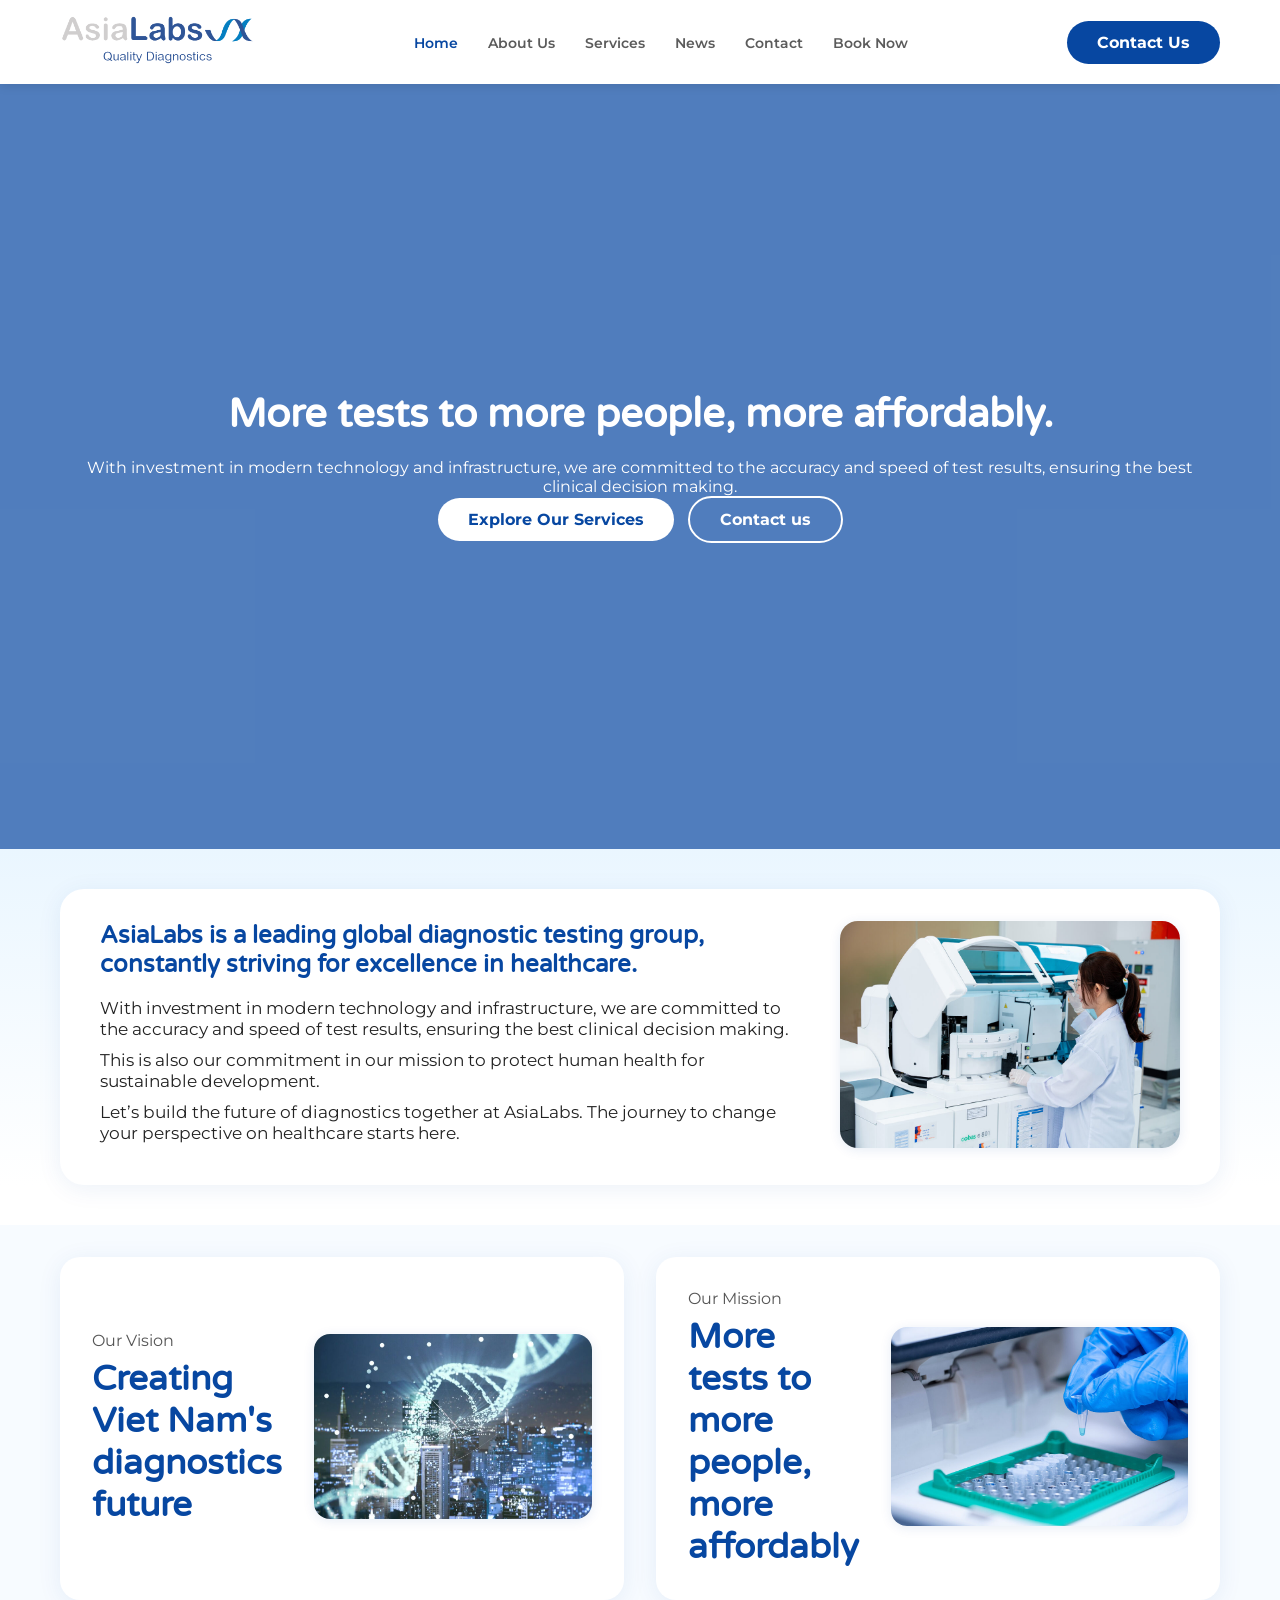
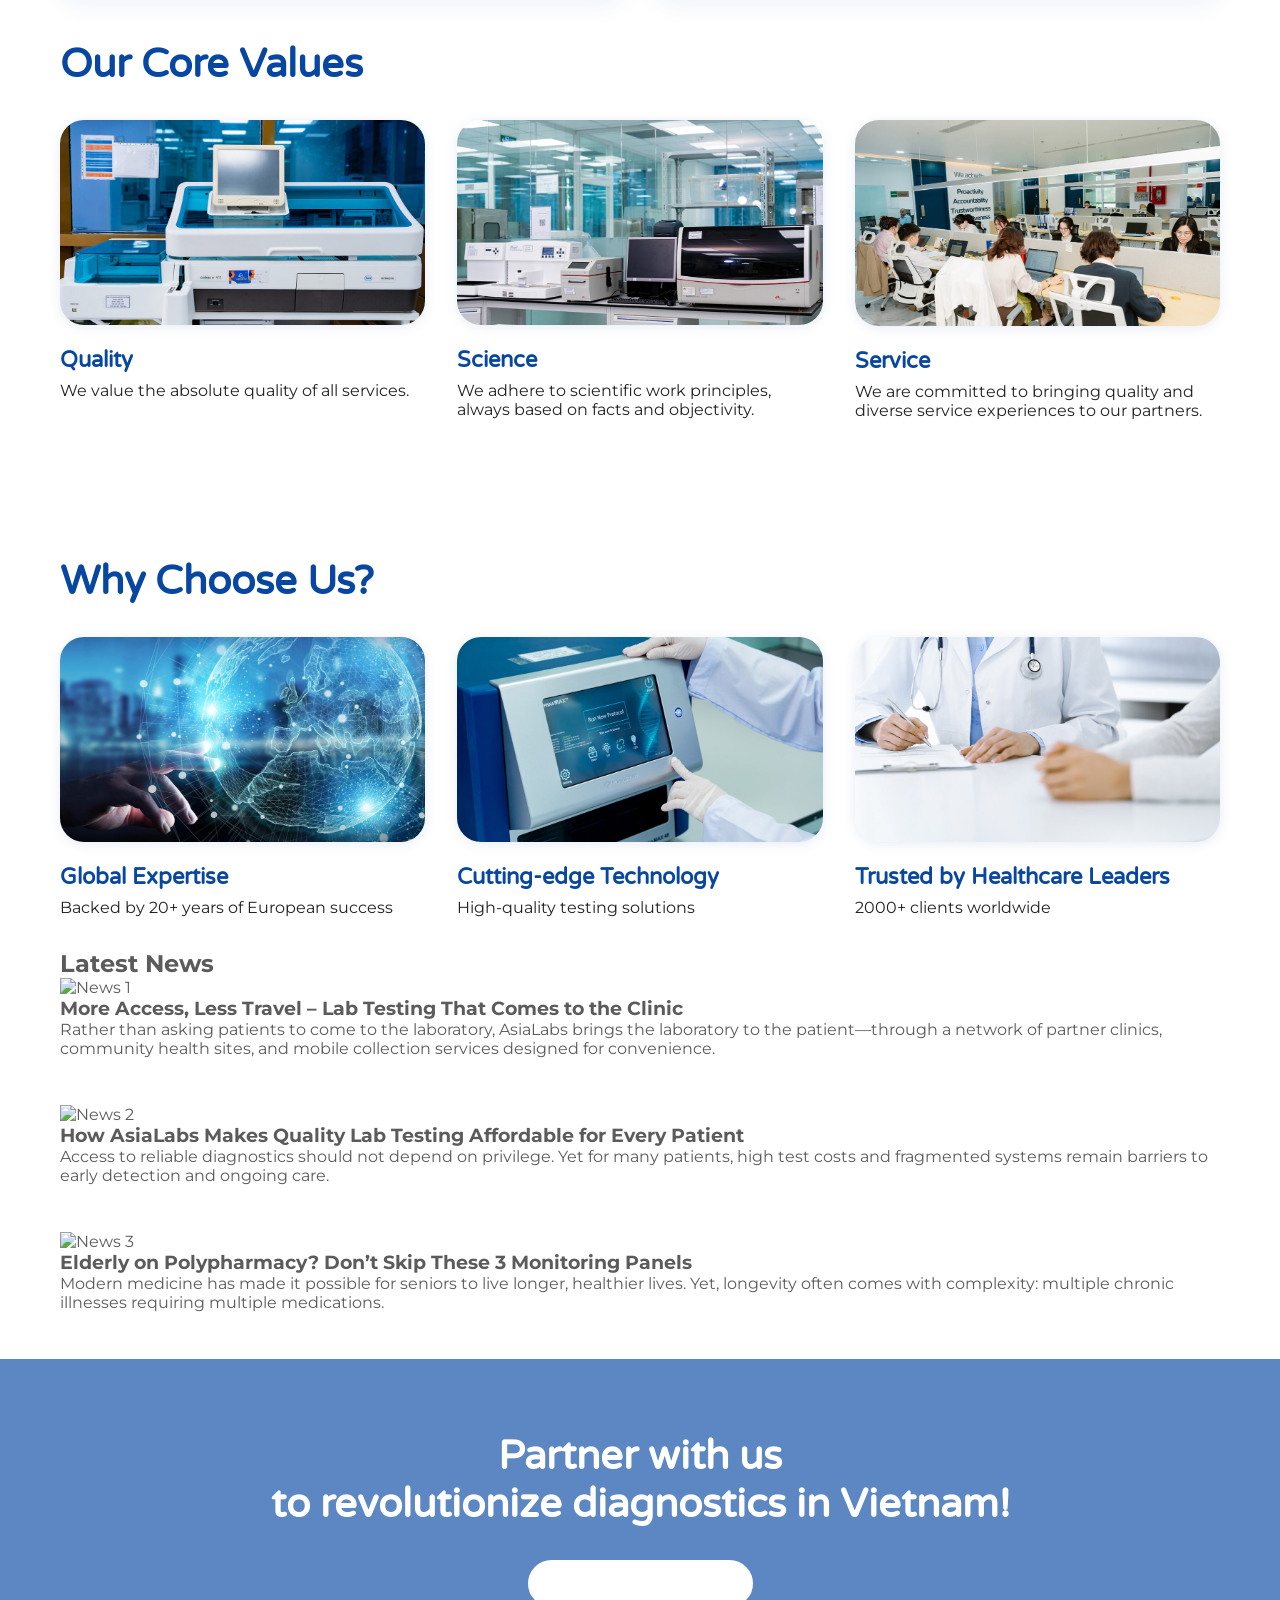
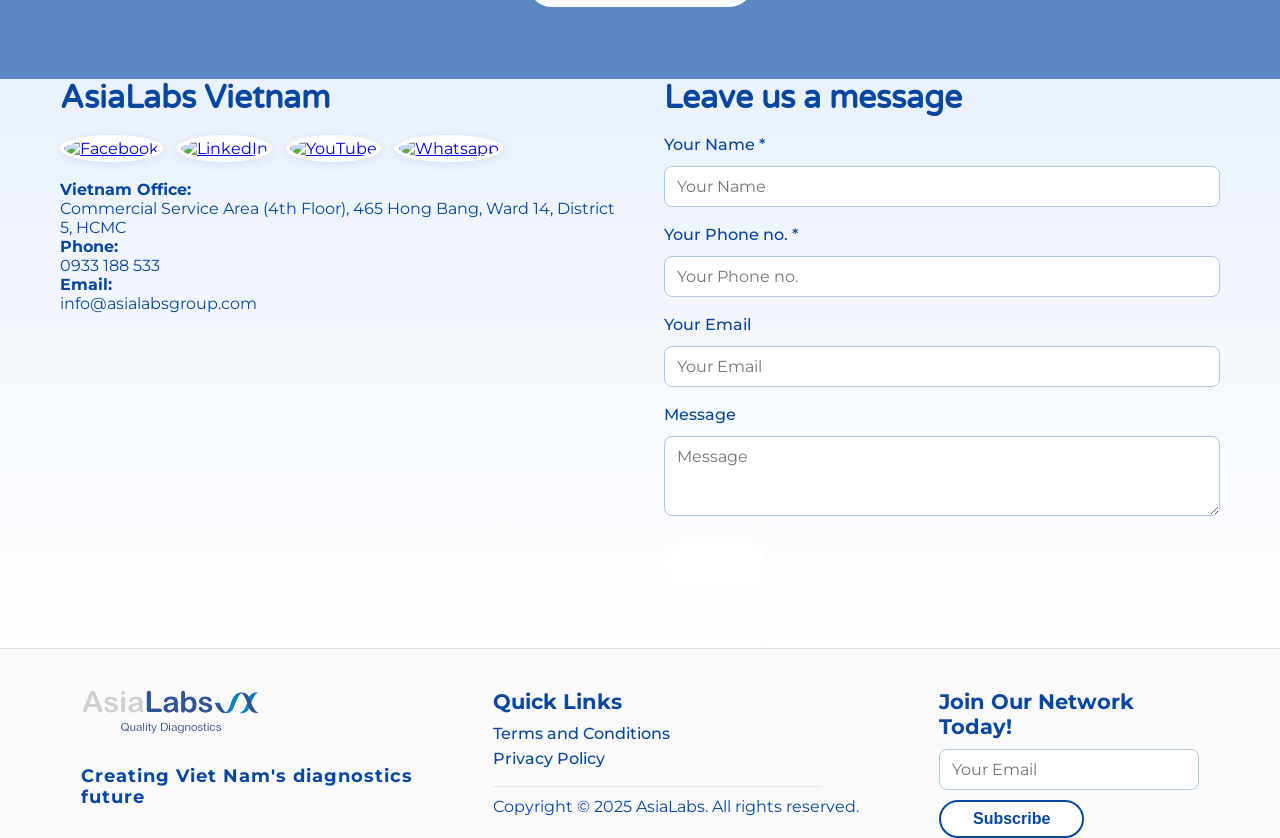
==== index.html @ f33d2652 "đổi tên trang chủ thành index" ====
<!DOCTYPE html>
<html lang="en">
<head>
    <meta charset="UTF-8">
    <meta name="viewport" content="width=device-width, initial-scale=1.0">
    <title>AsiaLabs Group - Homepage</title>
    <link href="https://fonts.googleapis.com/css2?family=Montserrat:wght@400;600;700&family=Varela+Round&display=swap" rel="stylesheet">
    <link rel="stylesheet" href="css/style.css">
</head>
<body>
    <!-- Header -->
    <header class="header">
        <div class="container header-flex">
            <div class="logo">
                <a href="#"><img src="images/logo.png" alt="AsiaLabs Logo"></a>
            </div>
            <nav class="nav">
                <ul>
                    <li><a href="#" class="active">Home</a></li>
                    <li><a href="#about">About Us</a></li>
                    <li><a href="#services">Services</a></li>
                    <li><a href="#news">News</a></li>
                    <li><a href="#contact">Contact</a></li>
                    <li><a href="package.html">Book Now</a></li>
                </ul>
            </nav>
            
            <div class="cta">
                <a href="#contact" class="btn btn-primary">Contact Us</a>
            </div>
        </div>
    </header>

    <!-- Hero Section -->
    <section class="hero">
        <div class="hero-overlay"></div>
        <div class="container hero-container">
            <div class="hero-text">
                <h1>More tests to more people, more affordably.</h1>
                <p>With investment in modern technology and infrastructure, we are committed to the accuracy and speed of test results, ensuring the best clinical decision making.</p>
                <div class="hero-btns">
                    <a href="#services" class="btn btn-white">Explore Our Services</a>
                    <a href="#contact" class="btn btn-outline">Contact us</a>
                </div>
            </div>
        </div>
    </section>

    <!-- About Section -->
    <section class="about-section" id="about">
        <div class="container">
            <div class="about-card card-flex">
                <div class="about-content">
                    <h2 class="about-title">AsiaLabs is a leading global diagnostic testing group, constantly striving for excellence in healthcare.</h2>
                    <p class="about-desc">With investment in modern technology and infrastructure, we are committed to the accuracy and speed of test results, ensuring the best clinical decision making.</p>
                    <p class="about-desc">This is also our commitment in our mission to protect human health for sustainable development.</p>
                    <p class="about-desc">Let’s build the future of diagnostics together at AsiaLabs. The journey to change your perspective on healthcare starts here.</p>
                </div>
                <div class="about-image">
                    <img src="images/image_home_1.jpg" alt="AsiaLabs About">
                </div>
            </div>
        </div>
    </section>

    <!-- Vision & Mission Section -->
    <section class="vision-mission-section">
        <div class="container vision-mission-grid">
            <div class="vision-card card">
                <div class="vision-content">
                    <span class="vision-label">Our Vision</span>
                    <h2 class="vision-title">Creating Viet Nam's diagnostics future</h2>
                </div>
                <div class="vision-image">
                    <img src="images/image_home_2.jpg" alt="Vision">
                </div>
            </div>
            <div class="mission-card card">
                <div class="mission-image">
                    <img src="images/image_home_3.jpg" alt="Mission">
                </div>
                <div class="mission-content">
                    <span class="mission-label">Our Mission</span>
                    <h2 class="mission-title">More tests to more people, more affordably</h2>
                </div>
            </div>
        </div>
    </section>

    <!-- Core Values Section -->
    <section class="core-values-section">
        <div class="container">
            <h2 class="section-title">Our Core Values</h2>
            <div class="core-values-grid">
                <div class="core-value-item">
                    <img src="images/image_home_4.jpg" alt="Quality">
                    <h3>Quality</h3>
                    <p>We value the absolute quality of all services.</p>
                </div>
                <div class="core-value-item">
                    <img src="images/image_home_5.jpg" alt="Science">
                    <h3>Science</h3>
                    <p>We adhere to scientific work principles, always based on facts and objectivity.</p>
                </div>
                <div class="core-value-item">
                    <img src="images/image_home_6.jpg" alt="Service">
                    <h3>Service</h3>
                    <p>We are committed to bringing quality and diverse service experiences to our partners.</p>
                </div>
            </div>
            <a href="#about" class="btn btn-outline core-values-btn">EXPLORE MORE ABOUT US</a>
        </div>
    </section>

    <!-- Why Choose Us Section -->
    <section class="why-choose-section">
        <div class="container">
            <h2 class="section-title">Why Choose Us?</h2>
            <div class="why-choose-grid">
                <div class="why-choose-item">
                    <img src="images/image_home_7.jpg" alt="Global Expertise">
                    <h3>Global Expertise</h3>
                    <p>Backed by 20+ years of European success</p>
                </div>
                <div class="why-choose-item">
                    <img src="images/image_home_8.jpg" alt="Cutting-edge Technology">
                    <h3>Cutting-edge Technology</h3>
                    <p>High-quality testing solutions</p>
                </div>
                <div class="why-choose-item">
                    <img src="images/image_home_9.jpg" alt="Trusted by Healthcare Leaders">
                    <h3>Trusted by Healthcare Leaders</h3>
                    <p>2000+ clients worldwide</p>
                </div>
            </div>
        </div>
    </section>

    <!-- News Section -->
    <section class="news" id="news">
        <div class="container">
            <h2>Latest News</h2>
            <div class="news-flex">
                <div class="news-item">
                    <img src="images/news1.jpg" alt="News 1">
                    <h3>More Access, Less Travel – Lab Testing That Comes to the Clinic</h3>
                    <p>Rather than asking patients to come to the laboratory, AsiaLabs brings the laboratory to the patient—through a network of partner clinics, community health sites, and mobile collection services designed for convenience.</p>
                    <a href="#" class="btn btn-outline">Read More</a>
                </div>
                <div class="news-item">
                    <img src="images/news2.jpg" alt="News 2">
                    <h3>How AsiaLabs Makes Quality Lab Testing Affordable for Every Patient</h3>
                    <p>Access to reliable diagnostics should not depend on privilege. Yet for many patients, high test costs and fragmented systems remain barriers to early detection and ongoing care.</p>
                    <a href="#" class="btn btn-outline">Read More</a>
                </div>
                <div class="news-item">
                    <img src="images/news3.jpg" alt="News 3">
                    <h3>Elderly on Polypharmacy? Don’t Skip These 3 Monitoring Panels</h3>
                    <p>Modern medicine has made it possible for seniors to live longer, healthier lives. Yet, longevity often comes with complexity: multiple chronic illnesses requiring multiple medications.</p>
                    <a href="#" class="btn btn-outline">Read More</a>
                </div>
            </div>
        </div>
    </section>

    <!-- Contact Section -->
    <!-- Contact Banner Section -->
    <section class="contact-banner-section">
        <div class="contact-banner-bg">
            <div class="container contact-banner-content">
                <h2>Partner with us<br>to revolutionize diagnostics in Vietnam!</h2>
                <a href="#contact-info" class="btn btn-outline contact-banner-btn">CONTACT US NOW</a>
            </div>
        </div>
    </section>

    <!-- Contact Info & Form Section -->
    <section class="contact-info-section" id="contact-info">
        <div class="container contact-info-grid">
            <div class="contact-info-block">
                <h2>AsiaLabs Vietnam</h2>
                <div class="contact-social">
                    <a href="#"><img src="images/facebook.png" alt="Facebook"></a>
                    <a href="#"><img src="images/linkedin.png" alt="LinkedIn"></a>
                    <a href="#"><img src="images/youtube.png" alt="YouTube"></a>
                    <a href="#"><img src="images/whatsapp.png" alt="Whatsapp"></a>
                </div>
                <div class="contact-details">
                    <div class="contact-detail-row">
                        <span class="contact-detail-label">Vietnam Office:</span><br>
                        <span>Commercial Service Area (4th Floor), 465 Hong Bang, Ward 14, District 5, HCMC</span>
                    </div>
                    <div class="contact-detail-row">
                        <span class="contact-detail-label">Phone:</span><br>
                        <span>0933 188 533</span>
                    </div>
                    <div class="contact-detail-row">
                        <span class="contact-detail-label">Email:</span><br>
                        <span>info@asialabsgroup.com</span>
                    </div>
                </div>
            </div>
            <div class="contact-form-block">
                <h2>Leave us a message</h2>
                <form>
                    <label>Your Name <span style="color:#0747A1">*</span></label>
                    <input type="text" placeholder="Your Name" required>
                    <label>Your Phone no. <span style="color:#0747A1">*</span></label>
                    <input type="text" placeholder="Your Phone no." required>
                    <label>Your Email</label>
                    <input type="email" placeholder="Your Email">
                    <label>Message</label>
                    <textarea placeholder="Message"></textarea>
                    <button type="submit" class="btn btn-outline contact-form-btn">Send</button>
                </form>
            </div>
        </div>
    </section>

    <!-- Footer -->

    <footer class="footer">
        <div class="container footer-flex">
            <div class="footer-logo">
                <a href="#"><img src="images/logo.png" alt="AsiaLabs Logo"></a>
                <p style="color:#0747A1; font-weight:700; margin-top:18px; margin-bottom:0; letter-spacing:1px;">Creating Viet Nam's diagnostics<br>future</p>
            </div>
            <div class="footer-links">
                <h3>Quick Links</h3>
                <ul>
                    <li><a href="#">Terms and Conditions</a></li>
                    <li><a href="#">Privacy Policy</a></li>
                </ul>
                <hr style="border:none; border-top:1.5px solid #e0e6ed; margin:18px 0 10px 0; width:90%;">
                <p style="color:#0747A1; font-size:0.98rem; margin:0;">Copyright © 2025 AsiaLabs. All rights reserved.</p>
            </div>
            <div class="footer-newsletter">
                <h3>Join Our Network<br>Today!</h3>
                <form>
                    <input type="email" placeholder="Your Email">
                    <button type="submit" class="btn btn-outline">Subscribe</button>
                </form>
            </div>
        </div>
    </footer>

</body>



    <script src="js/main.js"></script>
</body>
</html>
---- css/style.css ----
/* --- CONTACT BANNER & CONTACT INFO --- */
.contact-banner-section {
    background: none;
    padding: 0;
}
.contact-banner-bg {
    background: url('../images/contact-banner.jpg') center center/cover no-repeat;
    position: relative;
    min-height: 320px;
    display: flex;
    align-items: center;
    justify-content: center;
}
.contact-banner-bg::before {
    content: '';
    position: absolute;
    top: 0; left: 0; width: 100%; height: 100%;
    background: rgba(7,71,161,0.65);
    z-index: 1;
}
.contact-banner-content {
    position: relative;
    z-index: 2;
    text-align: center;
    color: #fff;
    padding: 60px 0 40px 0;
}
.contact-banner-content h2 {
    font-family: 'Varela Round', sans-serif;
    font-size: 2.5rem;
    font-weight: 700;
    margin-bottom: 32px;
    line-height: 1.2;
}
.contact-banner-btn {
    border: 2px solid #fff;
    color: #0747A1;
    background: #fff;
    border-radius: 32px;
    padding: 12px 32px;
    font-weight: 700;
    font-size: 1rem;
    transition: 0.2s;
}
.contact-banner-btn:hover {
    background: #0747A1;
    color: #fff;
    border-color: #0747A1;
}

.contact-info-section {
    background: linear-gradient(180deg, #eaf1fb 0%, #fff 100%);
    padding: 0 0 60px 0;
}
.contact-info-grid {
    display: grid;
    grid-template-columns: 1fr 1fr;
    gap: 48px;
    max-width: 1100px;
    margin: 0 auto;
    padding: 40px 0 0 0;
}
.contact-info-block h2, .contact-form-block h2 {
    font-family: 'Varela Round', sans-serif;
    color: #0747A1;
    font-size: 2rem;
    font-weight: 700;
    margin-bottom: 18px;
}
.contact-social {
    margin-bottom: 18px;
}
.contact-social a {
    display: inline-block;
    margin-right: 10px;
}
.contact-social img {
    width: 32px; height: 32px;
    border-radius: 50%;
    background: #fff;
    box-shadow: 0 2px 8px rgba(7,71,161,0.10);
    padding: 4px;
}
.contact-details {
    color: #0747A1;
    font-size: 1rem;
}
.contact-detail-label {
    font-weight: 700;
    color: #0747A1;
}
.contact-form-block form {
    display: flex;
    flex-direction: column;
    gap: 10px;
}
.contact-form-block label {
    font-weight: 500;
    color: #0747A1;
    margin-bottom: 2px;
}
.contact-form-block input, .contact-form-block textarea {
    border: 1.5px solid #b5c6e0;
    border-radius: 8px;
    padding: 10px 12px;
    font-size: 1rem;
    font-family: 'Montserrat', sans-serif;
    margin-bottom: 8px;
    outline: none;
    transition: border 0.2s;
}
.contact-form-block input:focus, .contact-form-block textarea:focus {
    border-color: #0747A1;
}
.contact-form-block textarea {
    min-height: 80px;
    resize: vertical;
}
.contact-form-btn {
    border: 2px solid #0747A1;
    color: #0747A1;
    background: #fff;
    border-radius: 32px;
    padding: 10px 32px;
    font-weight: 700;
    font-size: 1rem;
    transition: 0.2s;
    margin-top: 8px;
    align-self: flex-start;
}
.contact-form-btn:hover {
    background: #0747A1;
    color: #fff;
}
@media (max-width: 900px) {
    .contact-info-grid {
        grid-template-columns: 1fr;
        gap: 24px;
    }
    .contact-banner-content h2 {
        font-size: 2rem;
    }
}
/* --- CORE VALUES & WHY CHOOSE US --- */
.section-title {
    font-family: 'Varela Round', sans-serif;
    color: #0747A1;
    font-size: 2.5rem;
    font-weight: 700;
    text-align: left;
    margin-bottom: 32px;
}
.core-values-section, .why-choose-section {
    background: #fff;
    padding: 40px 0 0 0;
}
.core-values-grid, .why-choose-grid {
    display: grid;
    grid-template-columns: repeat(3, 1fr);
    gap: 32px;
    margin-bottom: 32px;
}
.core-value-item, .why-choose-item {
    text-align: left;
}
.core-value-item img, .why-choose-item img {
    width: 100%;
    aspect-ratio: 16/9;
    object-fit: cover;
    border-radius: 24px;
    margin-bottom: 18px;
    box-shadow: 0 2px 12px rgba(7,71,161,0.10);
}
.core-value-item h3, .why-choose-item h3 {
    color: #0747A1;
    font-family: 'Varela Round', sans-serif;
    font-size: 1.35rem;
    font-weight: 700;
    margin-bottom: 8px;
}
.core-value-item p, .why-choose-item p {
    color: #222;
    font-size: 1rem;
    margin-bottom: 0;
}
.core-values-btn {
    display: inline-block;
    border: 2px solid #0747A1;
    color: #0747A1;
    background: #fff;
    border-radius: 32px;
    padding: 12px 32px;
    font-weight: 700;
    font-size: 1rem;
    transition: 0.2s;
    margin-top: 18px;
}
.core-values-btn:hover {
    background: #0747A1;
    color: #fff;
}
@media (max-width: 900px) {
    .core-values-grid, .why-choose-grid {
        grid-template-columns: 1fr;
    }
}
/* --- ABOUT SECTION --- */
.about-section {
    background: linear-gradient(180deg, #eaf6ff 0%, #fff 100%);
    padding: 40px 0 0 0;
}
.about-card {
    display: flex;
    align-items: flex-start;
    background: #fff;
    border-radius: 24px;
    box-shadow: 0 4px 24px rgba(7,71,161,0.08);
    padding: 32px 40px;
    gap: 40px;
    margin-bottom: 40px;
}
.about-content {
    flex: 1;
}
.about-title {
    font-family: 'Varela Round', sans-serif;
    color: #0747A1;
    font-size: 1.5rem;
    margin-bottom: 18px;
    font-weight: 700;
}
.about-desc {
    color: #222;
    font-size: 1.08rem;
    margin-bottom: 10px;
}
.about-image img {
    width: 340px;
    max-width: 100%;
    border-radius: 18px;
    box-shadow: 0 2px 12px rgba(7,71,161,0.10);
}

/* --- VISION & MISSION SECTION --- */
.vision-mission-section {
    background: #f7fbff;
    padding: 32px 0 0 0;
}
.vision-mission-grid {
    display: grid;
    grid-template-columns: 1fr;
    gap: 32px;
}
@media (min-width: 900px) {
    .vision-mission-grid {
        grid-template-columns: 1fr 1fr;
    }
}
.card {
    background: #fff;
    border-radius: 20px;
    box-shadow: 0 4px 24px rgba(7,71,161,0.08);
    display: flex;
    align-items: center;
    padding: 32px 32px;
    gap: 32px;
}
.vision-card .vision-content, .mission-card .mission-content {
    flex: 1;
}
.vision-label, .mission-label {
    color: #555;
    font-size: 1rem;
    margin-bottom: 8px;
    display: block;
}
.vision-title, .mission-title {
    font-family: 'Varela Round', sans-serif;
    color: #0747A1;
    font-size: 2.2rem;
    font-weight: 700;
    margin-bottom: 0;
}
.vision-image img, .mission-image img {
    width: 320px;
    max-width: 100%;
    border-radius: 16px;
    box-shadow: 0 2px 12px rgba(7,71,161,0.10);
}
.mission-card {
    flex-direction: row-reverse;
}

@media (max-width: 900px) {
    .about-card, .card {
        flex-direction: column;
        padding: 24px 10px;
        gap: 18px;
    }
    .about-image img, .vision-image img, .mission-image img {
        width: 100%;
        max-width: 100%;
    }
}
:root {
    --primary: #0747A1;
    --secondary: #41A7F5;
    --text: #5B5B5B;
    --white: #ffffff;
}

* {
    margin: 0;
    padding: 0;
    box-sizing: border-box;
}

body {
    font-family: 'Montserrat', sans-serif;
    color: var(--text);
}

.container {
    max-width: 1200px;
    margin: 0 auto;
    padding: 0 20px;
}

/* Header */
.header {
    background: var(--white);
    padding: 15px 0;
    position: sticky;
    top: 0;
    z-index: 1000;
    box-shadow: 0 2px 10px rgba(0,0,0,0.1);
}

.header-flex {
    display: flex;
    justify-content: space-between;
    align-items: center;
}

.logo img {
    height: 50px;
}

.nav ul {
    display: flex;
    list-style: none;
}

.nav ul li {
    margin: 0 15px;
}

.nav ul li a {
    text-decoration: none;
    color: var(--text);
    font-weight: 600;
    font-size: 14px;
}

.nav ul li a.active, .nav ul li a:hover {
    color: var(--primary);
}

/* Hero Section */
.hero {
    position: relative;
    /* Sử dụng một trong các ảnh banner bạn gửi */
    background: url('../images/image_bb4e0e.jpg') no-repeat center center/cover;
    height: 85vh;
    display: flex;
    align-items: center;
    color: var(--white);
}

.hero-overlay {
    position: absolute;
    top: 0; left: 0; width: 100%; height: 100%;
    background: rgba(7, 71, 161, 0.7); /* Lớp phủ màu xanh chuẩn */
}

.hero-container {
    position: relative;
    z-index: 2;
    text-align: center;
}

.hero-text h1 {
    font-size: 40px;
    font-family: 'Varela Round', sans-serif;
    margin-bottom: 20px;
}

/* Buttons */
.btn {
    padding: 12px 30px;
    border-radius: 30px;
    text-decoration: none;
    font-weight: 700;
    display: inline-block;
    transition: 0.3s;
}

.btn-primary { background: var(--primary); color: var(--white); }
.btn-white { background: var(--white); color: var(--primary); margin-right: 10px; }
.btn-outline { border: 2px solid var(--white); color: var(--white); }

/* Services */
.services { padding: 80px 0; background: #f9f9f9; }
.section-header { text-align: center; margin-bottom: 50px; }
.section-header h2 { color: var(--primary); font-size: 32px; }
.line { width: 60px; height: 3px; background: var(--secondary); margin: 10px auto; }

.service-grid {
    display: grid;
    grid-template-columns: repeat(auto-fit, minmax(300px, 1fr));
    gap: 30px;
}

.service-card {
    background: var(--white);
    padding: 30px;
    border-radius: 10px;
    text-align: center;
    box-shadow: 0 5px 15px rgba(0,0,0,0.05);
}

.service-card img {
    width: 100%;
    height: 200px;
    object-fit: cover;
    border-radius: 8px;
    margin-bottom: 20px;
}

/* Scoped CSS cho phần Lĩnh vực hoạt động */
.activity-fields {
    padding: 80px 0;
    background-color: #ffffff;
}

.activity-fields .section-header {
    text-align: center;
    margin-bottom: 50px;
}

.activity-fields h2 {
    color: #0747A1;
    font-size: 28px;
    font-weight: 700;
    margin-bottom: 10px;
}

.activity-fields .divider {
    width: 50px;
    height: 3px;
    background-color: #41A7F5;
    margin: 0 auto;
}

/* Bố cục Grid 4 cột */
.activity-fields .fields-grid {
    display: grid;
    grid-template-columns: repeat(4, 1fr);
    gap: 25px;
}

.activity-fields .field-card {
    text-align: center;
    transition: transform 0.3s ease;
}

.activity-fields .field-card:hover {
    transform: translateY(-5px);
}

.activity-fields .field-image {
    width: 100%;
    aspect-ratio: 1/1; /* Giữ ảnh luôn vuông */
    border-radius: 15px;
    overflow: hidden;
    margin-bottom: 15px;
    box-shadow: 0 5px 15px rgba(0,0,0,0.1);
}

.activity-fields .field-image img {
    width: 100%;
    height: 100%;
    object-fit: cover;
}

.activity-fields h3 {
    color: #0747A1;
    font-size: 18px;
    margin-bottom: 10px;
    font-weight: 600;
}

.activity-fields .view-detail {
    color: #41A7F5;
    text-decoration: none;
    font-size: 14px;
    font-weight: 500;
}

.activity-fields .view-detail:hover {
    text-decoration: underline;
}

/* Responsive cho điện thoại */
@media (max-width: 768px) {
    .activity-fields .fields-grid {
        grid-template-columns: repeat(2, 1fr);
    }
}

@media (max-width: 480px) {
    .activity-fields .fields-grid {
        grid-template-columns: 1fr;
    }
}

/* --- FOOTER --- */
.footer {
    background: #fafafa;
    padding: 40px 0 0 0;
    font-family: 'Montserrat', sans-serif;
    color: #0747A1;
    border-top: 1.5px solid #e0e6ed;
}
.footer-flex {
    display: flex;
    justify-content: center;
    align-items: flex-start;
    gap: 80px;
    max-width: 1200px;
    margin: 0 auto;
    flex-wrap: wrap;
}
.footer-logo {
    min-width: 260px;
    text-align: left;
}
.footer-logo img {
    width: 180px;
    margin-bottom: 8px;
}
.footer-logo p {
    color: #0747A1;
    font-weight: 600;
    font-size: 1.1rem;
    margin-top: 8px;
    letter-spacing: 1px;
}
.footer-links {
    min-width: 220px;
    text-align: left;
}
.footer-links h3 {
    font-size: 1.3rem;
    font-weight: 700;
    margin-bottom: 10px;
    color: #0747A1;
}
.footer-links ul {
    list-style: none;
    padding: 0;
    margin-bottom: 16px;
}
.footer-links ul li {
    margin-bottom: 6px;
}
.footer-links ul li a {
    color: #0747A1;
    text-decoration: none;
    font-weight: 500;
    transition: color 0.2s;
}
.footer-links ul li a:hover {
    color: #41A7F5;
}
.footer-links p {
    color: #0747A1;
    font-size: 0.98rem;
    margin-top: 18px;
    margin-bottom: 0;
}
.footer-newsletter {
    min-width: 260px;
    text-align: left;
}
.footer-newsletter h3 {
    font-size: 1.3rem;
    font-weight: 700;
    margin-bottom: 10px;
    color: #0747A1;
}
.footer-newsletter form {
    display: flex;
    flex-direction: column;
    gap: 10px;
}
.footer-newsletter input[type="email"] {
    border: 1.5px solid #b5c6e0;
    border-radius: 8px;
    padding: 10px 12px;
    font-size: 1rem;
    font-family: 'Montserrat', sans-serif;
    outline: none;
    transition: border 0.2s;
    margin-bottom: 0;
}
.footer-newsletter input[type="email"]:focus {
    border-color: #0747A1;
}
.footer-newsletter button {
    border: 2px solid #0747A1;
    color: #0747A1;
    background: #fff;
    border-radius: 32px;
    padding: 8px 32px;
    font-weight: 700;
    font-size: 1rem;
    transition: 0.2s;
    margin-top: 0;
    align-self: flex-start;
}
.footer-newsletter button:hover {
    background: #0747A1;
    color: #fff;
}
@media (max-width: 900px) {
    .footer-flex {
        flex-direction: column;
        align-items: flex-start;
        gap: 32px;
    }
    .footer-logo, .footer-links, .footer-newsletter {
        min-width: unset;
        width: 100%;
    }
}
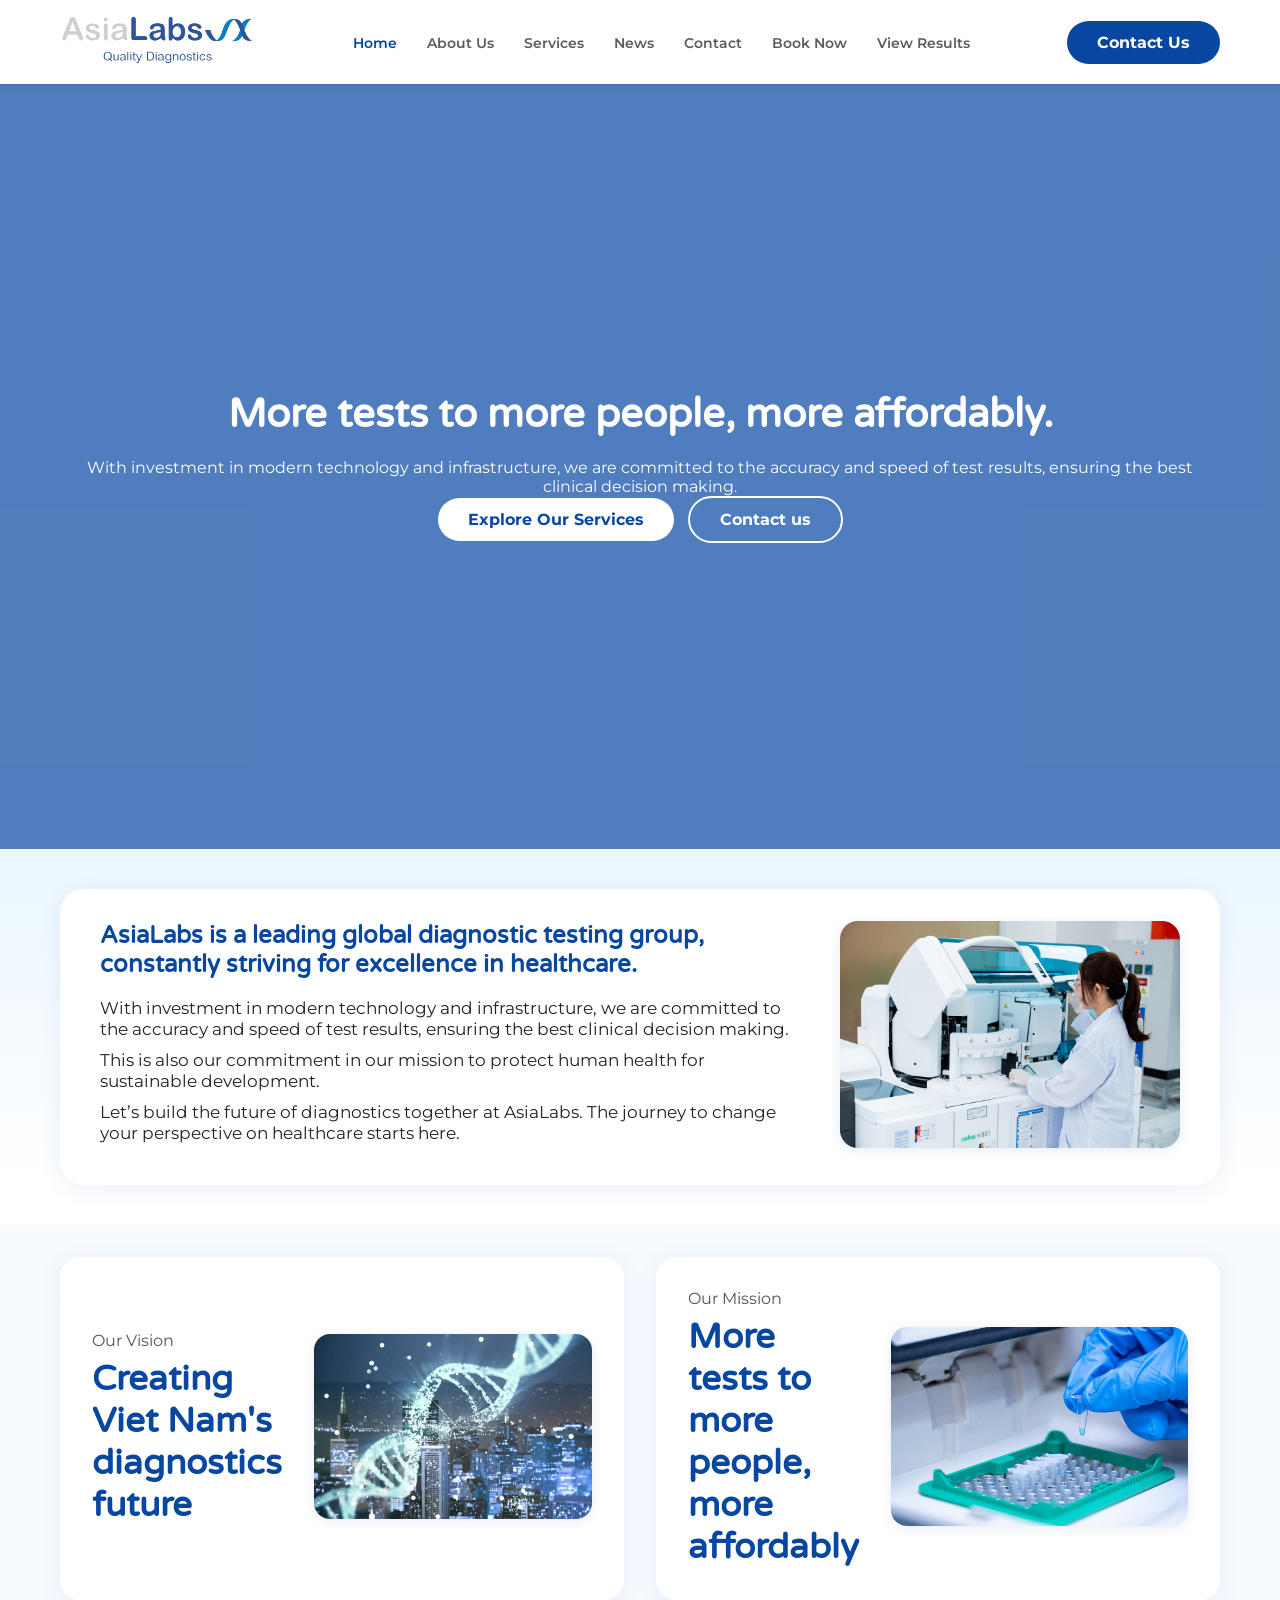
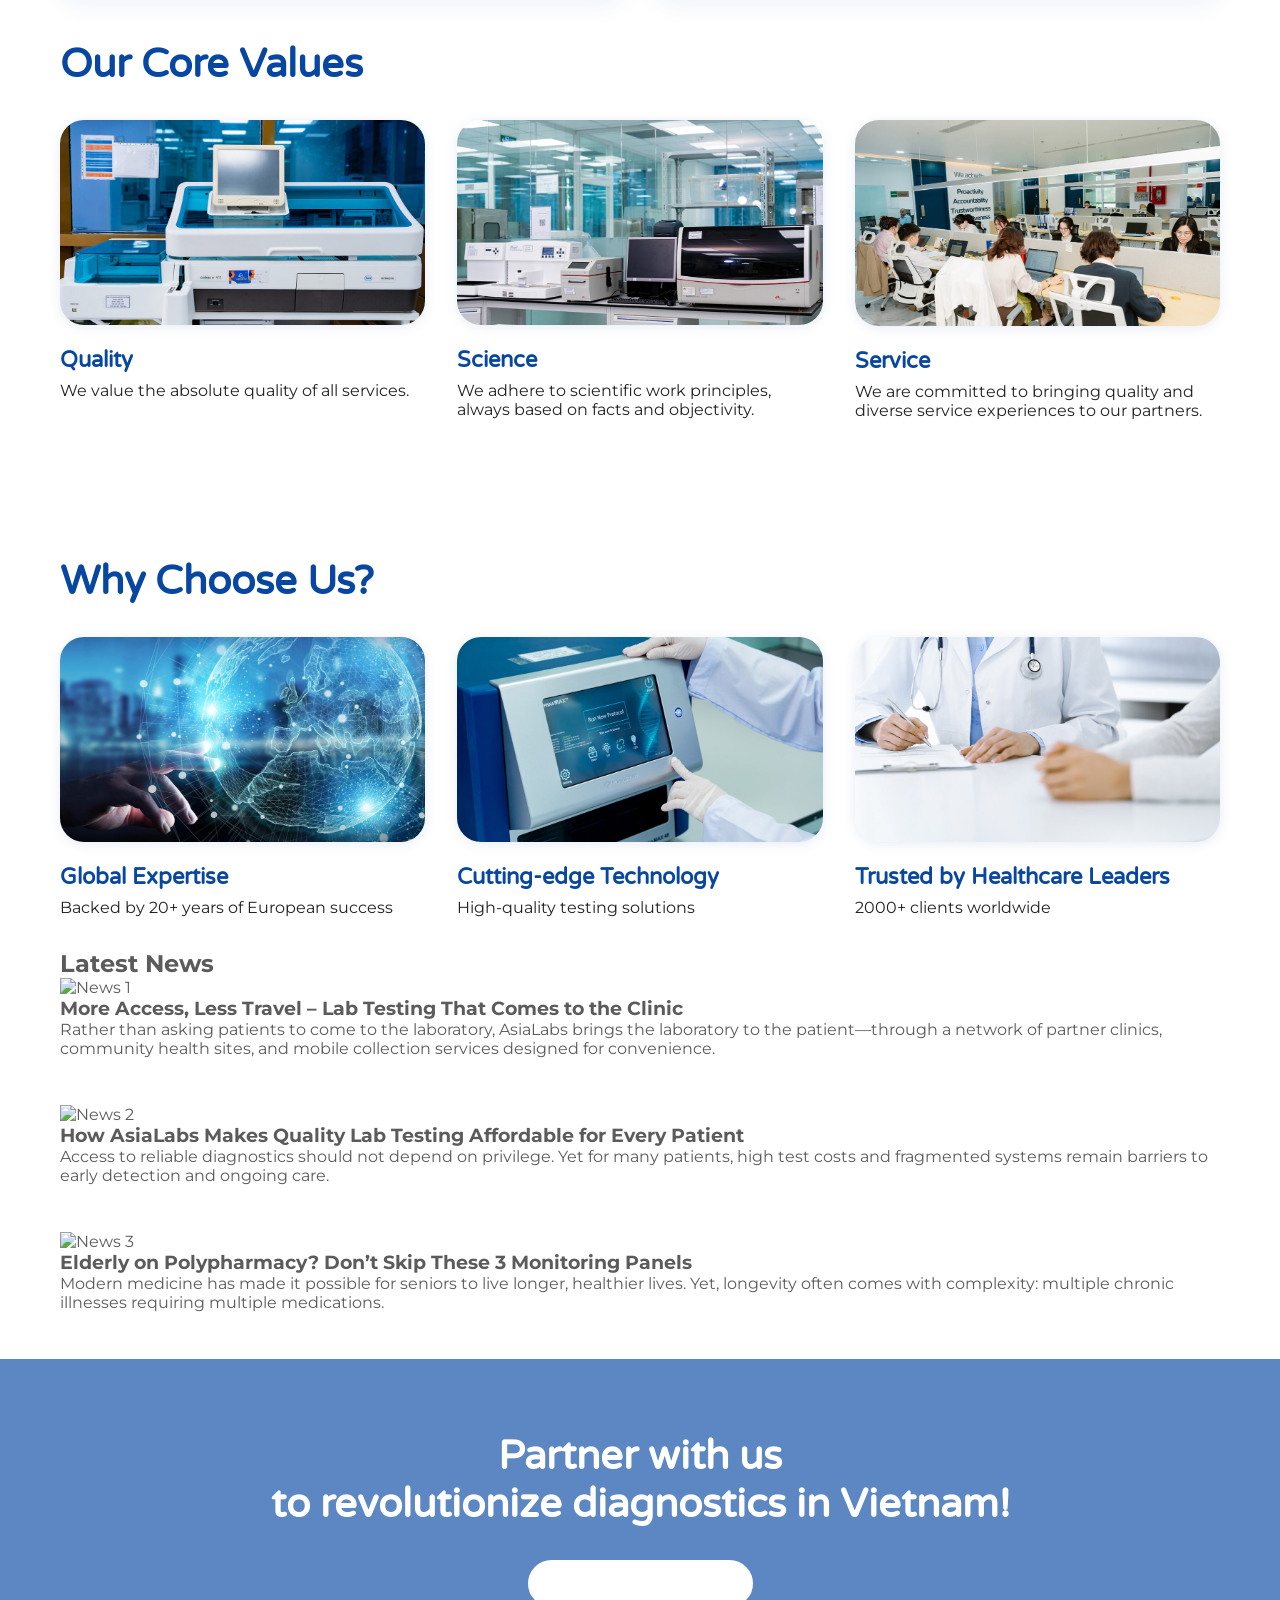
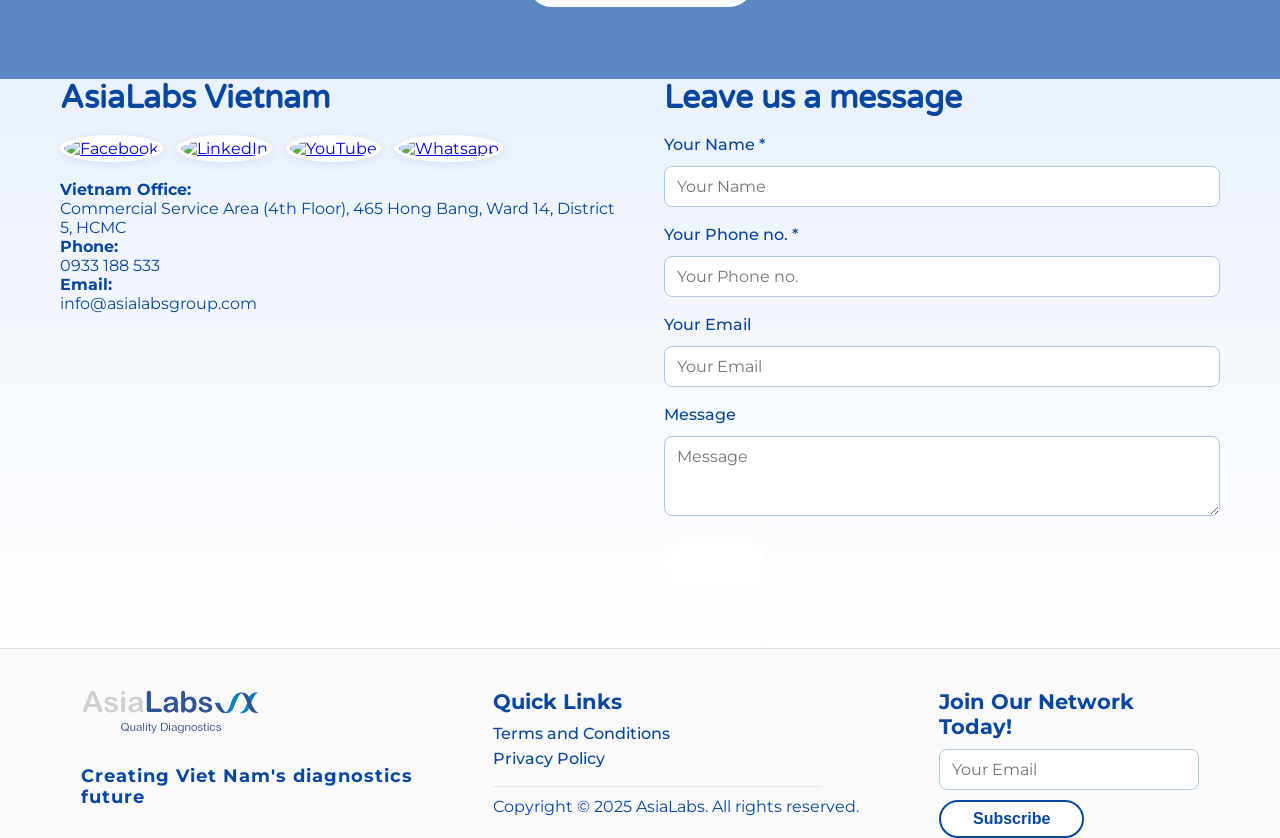
==== commit 07c32366: "thêm View Results function" ====
--- a/index.html
+++ b/index.html
@@ -22,6 +22,7 @@
                     <li><a href="#news">News</a></li>
                     <li><a href="#contact">Contact</a></li>
                     <li><a href="package.html">Book Now</a></li>
+                    <li><a href="results.html">View Results</a></li>
                 </ul>
             </nav>
             
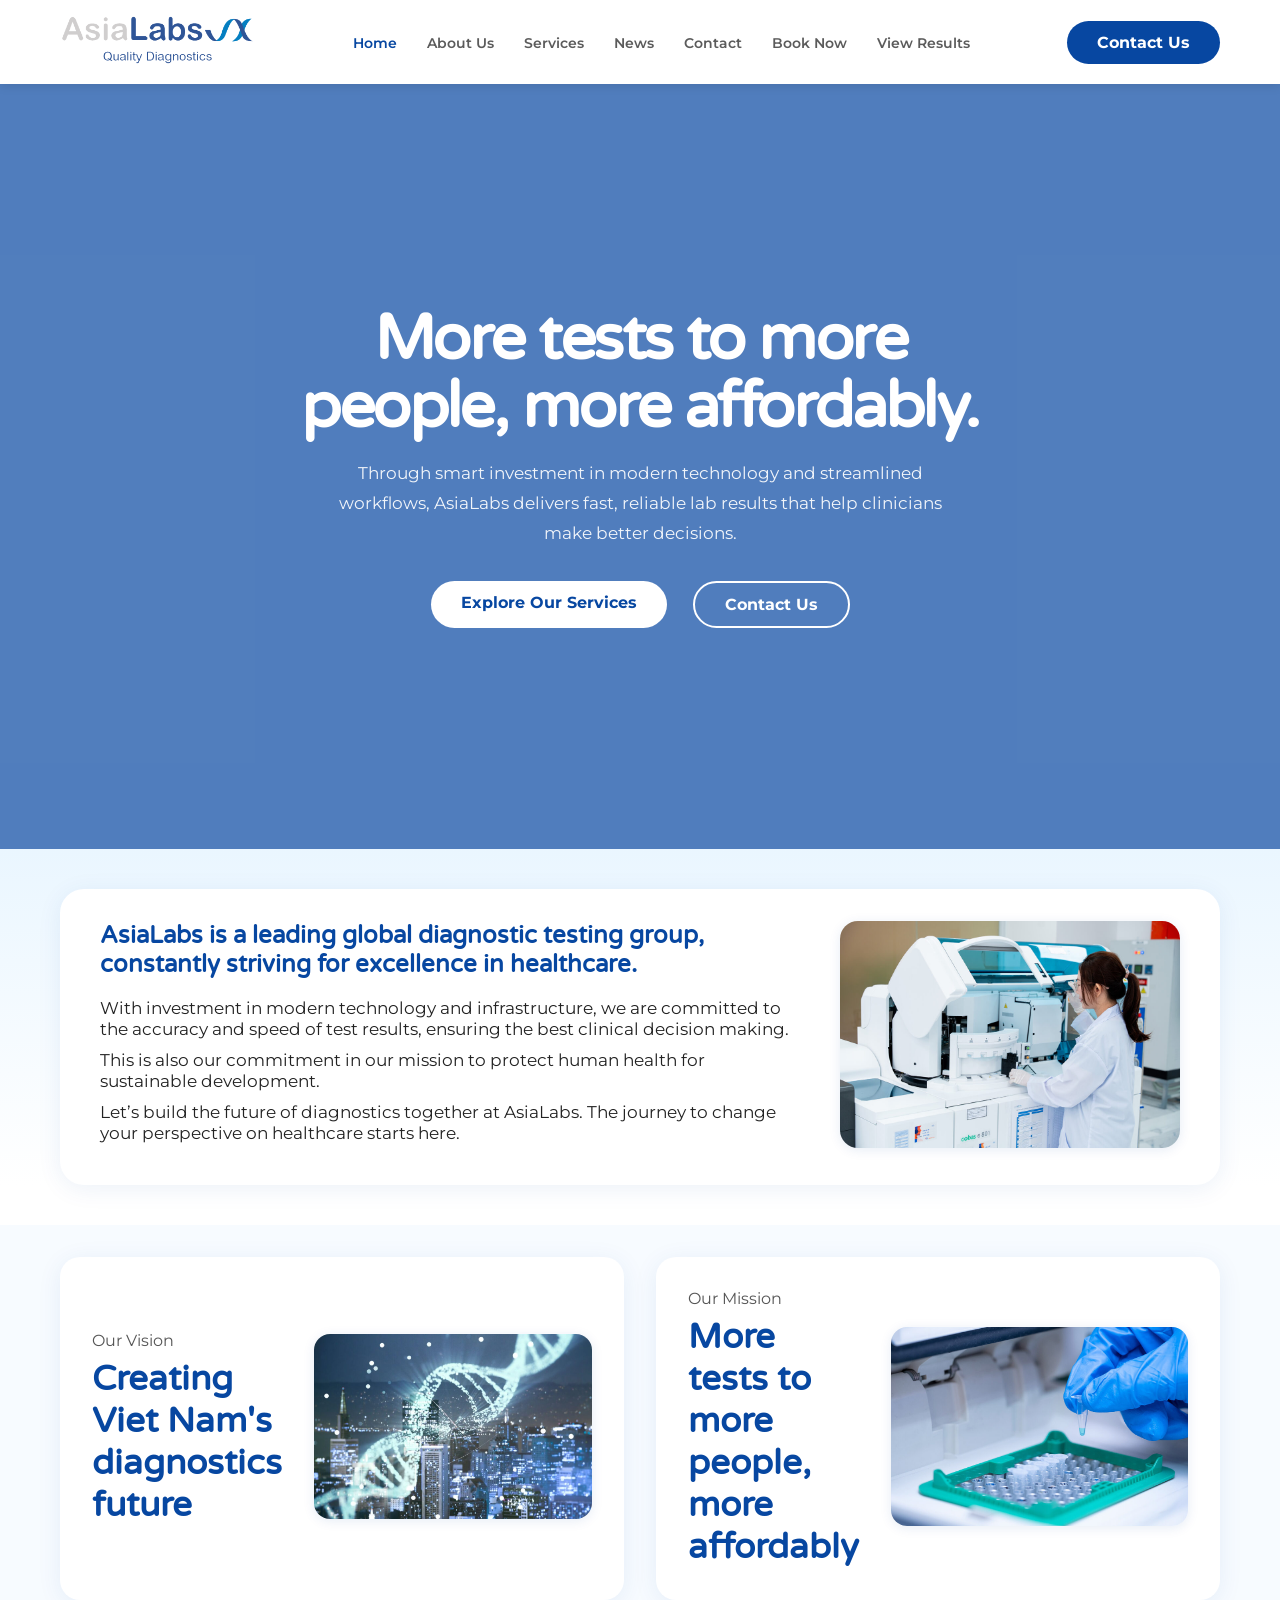
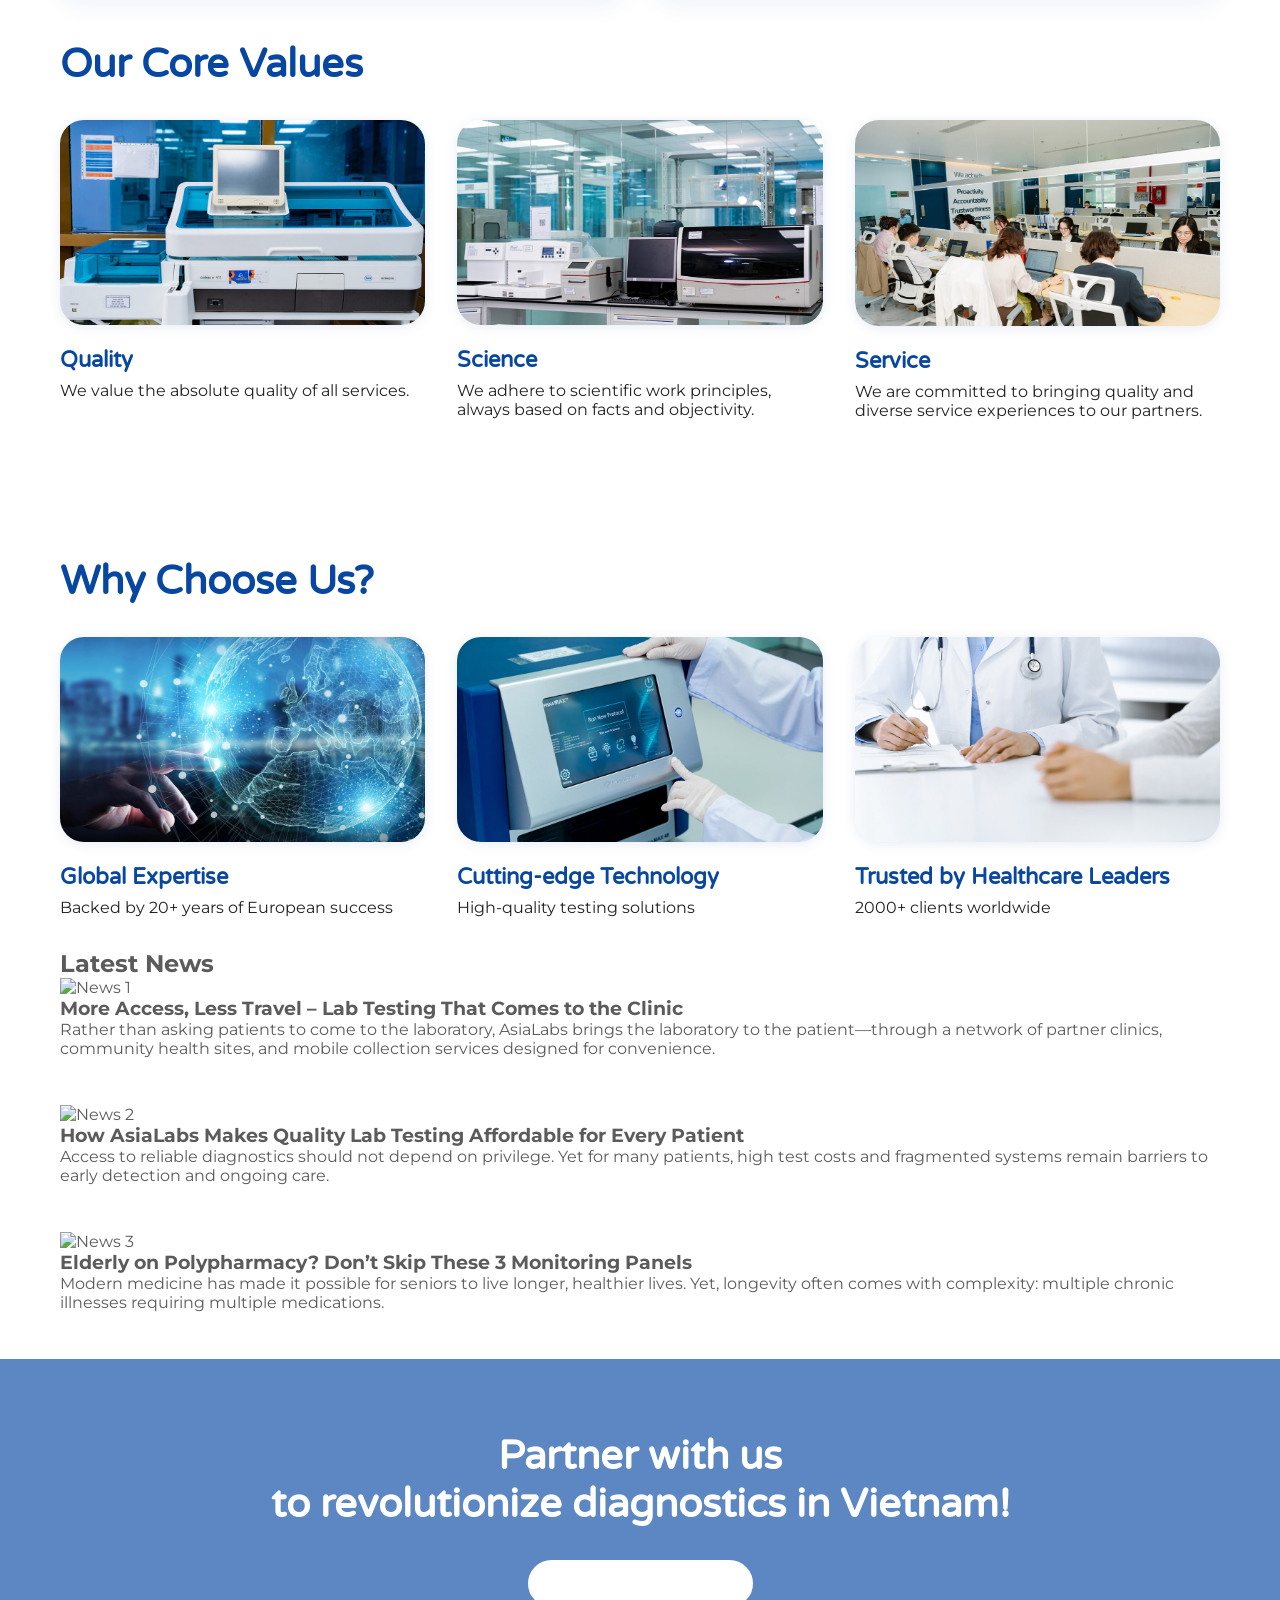
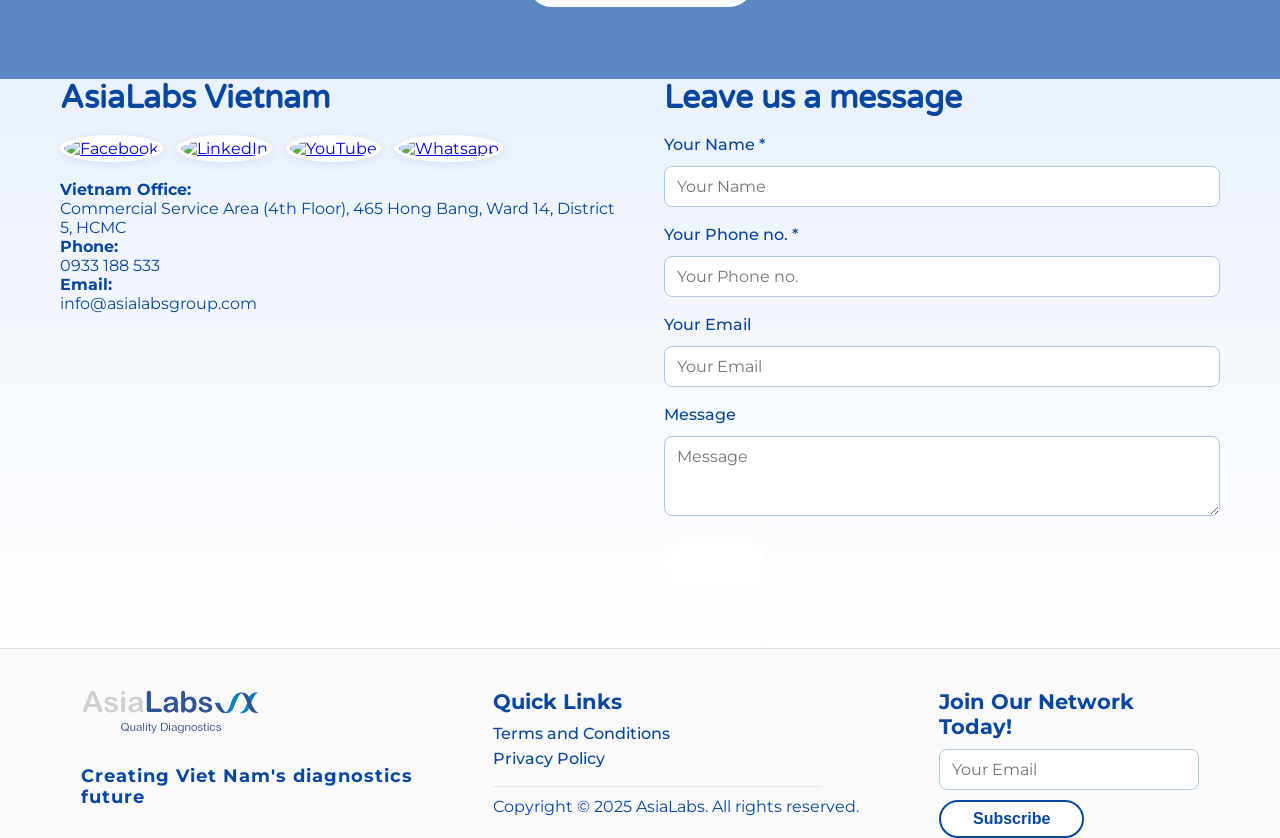
==== commit 90934993: "revised" ====
--- a/index.html
+++ b/index.html
@@ -38,10 +38,10 @@
         <div class="container hero-container">
             <div class="hero-text">
                 <h1>More tests to more people, more affordably.</h1>
-                <p>With investment in modern technology and infrastructure, we are committed to the accuracy and speed of test results, ensuring the best clinical decision making.</p>
+                <p class="hero-subtitle">Through smart investment in modern technology and streamlined workflows, AsiaLabs delivers fast, reliable lab results that help clinicians make better decisions.</p>
                 <div class="hero-btns">
                     <a href="#services" class="btn btn-white">Explore Our Services</a>
-                    <a href="#contact" class="btn btn-outline">Contact us</a>
+                    <a href="#contact" class="btn btn-outline">Contact Us</a>
                 </div>
             </div>
         </div>
--- a/css/style.css
+++ b/css/style.css
@@ -387,12 +387,37 @@
     position: relative;
     z-index: 2;
     text-align: center;
+    max-width: 900px;
+    margin: 0 auto;
+    padding: 0 20px;
+}
+
+.hero-text {
+    max-width: 720px;
+    margin: 0 auto;
 }
 
 .hero-text h1 {
-    font-size: 40px;
+    font-size: clamp(2.8rem, 5vw, 4.8rem);
     font-family: 'Varela Round', sans-serif;
-    margin-bottom: 20px;
+    margin-bottom: 18px;
+    line-height: 1.05;
+    letter-spacing: -0.04em;
+}
+
+.hero-subtitle {
+    font-size: 1.05rem;
+    color: rgba(255,255,255,0.92);
+    line-height: 1.8;
+    max-width: 640px;
+    margin: 0 auto 32px;
+}
+
+.hero-btns {
+    display: flex;
+    justify-content: center;
+    gap: 16px;
+    flex-wrap: wrap;
 }
 
 /* Buttons */
